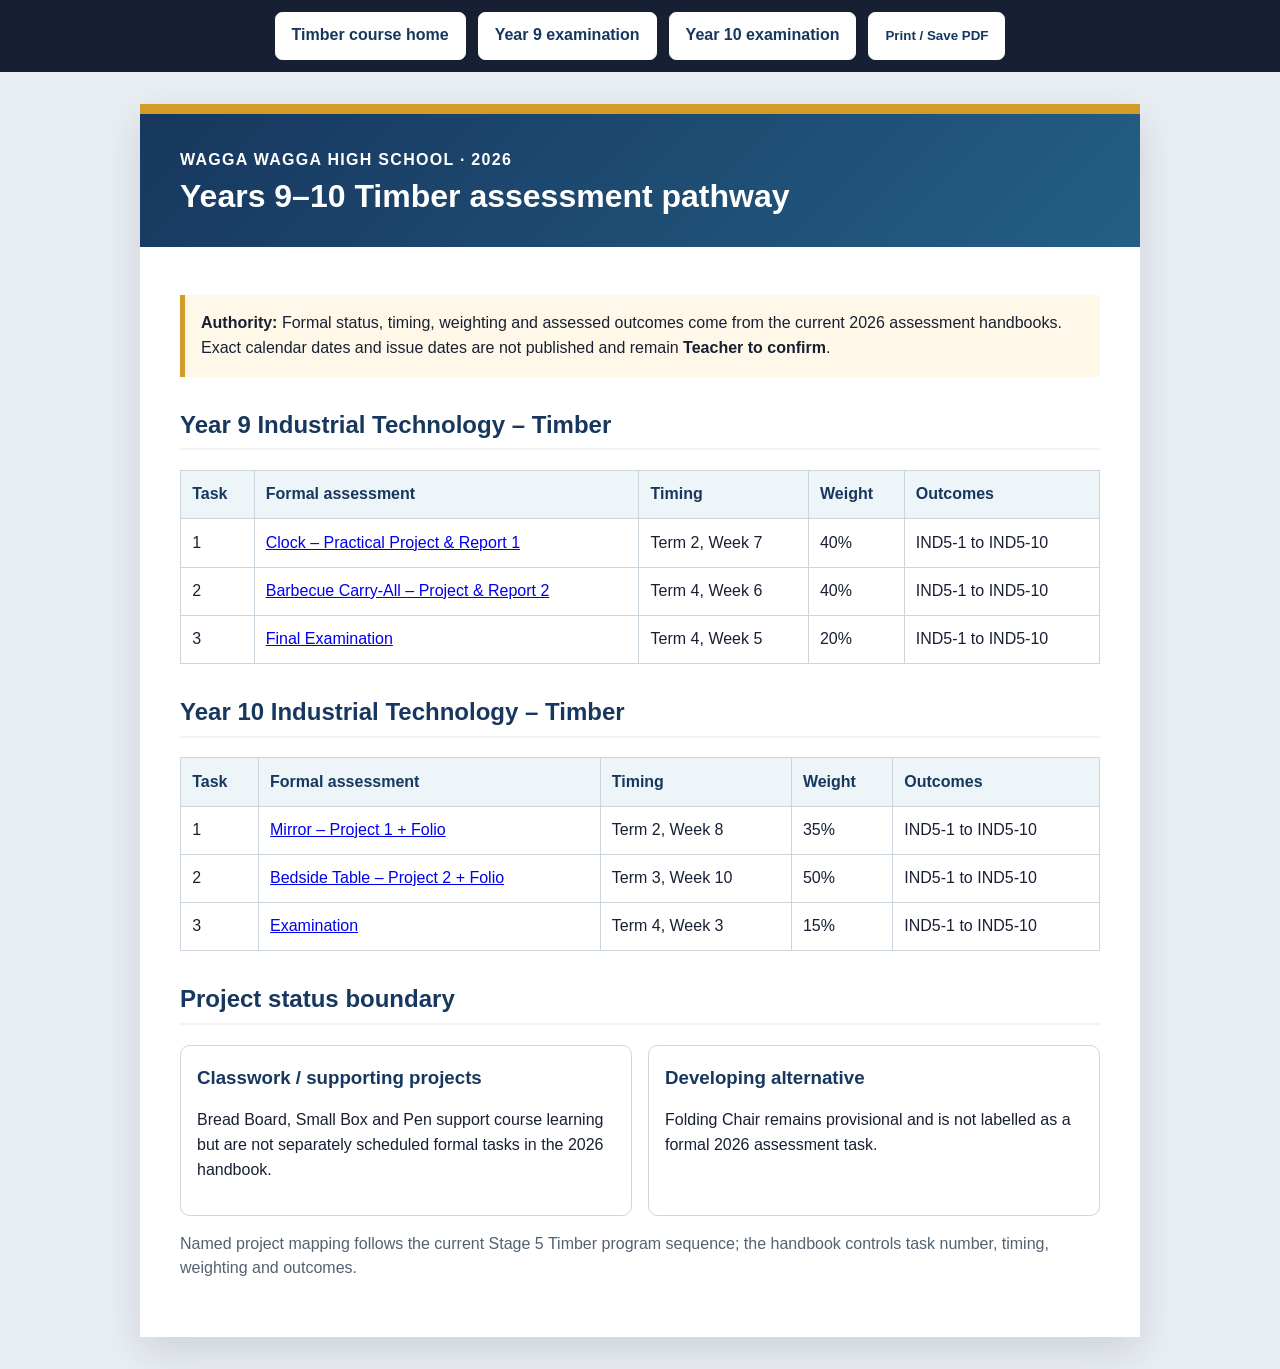
==== assessment-2026.html @ cb61b128 "Add 2026 timber assessment pathway and exams" ====
<!doctype html><html lang="en-AU"><head><meta charset="utf-8"><meta name="viewport" content="width=device-width,initial-scale=1"><title>2026 Timber Assessment Pathway</title><style>:root{--ink:#172033;--navy:#17375e;--blue:#2b6f9f;--pale:#eef5f9;--gold:#d39b2a;--line:#cbd5df;--muted:#536171}*{box-sizing:border-box}body{margin:0;background:#e9eef3;color:var(--ink);font:16px/1.55 Arial,Helvetica,sans-serif}.toolbar{position:sticky;top:0;display:flex;gap:.75rem;justify-content:center;flex-wrap:wrap;padding:.75rem;background:#172033}.toolbar a,.toolbar button{border:1px solid #fff;border-radius:.45rem;background:#fff;color:#17375e;padding:.65rem 1rem;font-weight:700;text-decoration:none;cursor:pointer}.page{width:min(100% - 2rem,1000px);margin:2rem auto;background:#fff;box-shadow:0 14px 38px #17203322}.hero{border-top:10px solid var(--gold);padding:2rem 2.5rem;background:linear-gradient(135deg,#17375e,#245f86);color:#fff}.hero p{margin:.15rem 0;text-transform:uppercase;letter-spacing:.08em;font-weight:700}.hero h1{margin:.35rem 0 0;line-height:1.15}.content{padding:2rem 2.5rem 2.5rem}h2{color:var(--navy);border-bottom:2px solid var(--pale);padding-bottom:.35rem;margin-top:1.8rem}table{width:100%;border-collapse:collapse}th,td{border:1px solid var(--line);padding:.7rem;text-align:left;vertical-align:top}th{background:var(--pale);color:var(--navy)}.status{display:inline-block;border-radius:999px;padding:.2rem .6rem;background:#e7f4ea;color:#175b2c;font-weight:700;font-size:.85rem}.informal{background:#fff3d7;color:#754d00}.warning{border-left:5px solid var(--gold);background:#fff8e8;padding:1rem}.cards{display:grid;grid-template-columns:repeat(2,minmax(0,1fr));gap:1rem}.card{border:1px solid var(--line);border-radius:.6rem;padding:1rem}.card h3{margin:.1rem 0;color:var(--navy)}.card a{font-weight:700;color:var(--blue)}.muted{color:var(--muted)}@media(max-width:680px){.page{width:100%;margin:0;box-shadow:none}.hero,.content{padding:1.25rem}.cards{grid-template-columns:1fr}table{display:block;max-width:100%;overflow-x:auto;font-size:.82rem}.toolbar{position:static}}@media print{body{background:#fff;font-size:9pt;line-height:1.35}.toolbar{display:none}.page{width:100%;margin:0;box-shadow:none}.hero{padding:7mm 10mm 5mm;-webkit-print-color-adjust:exact;print-color-adjust:exact}.content{padding:5mm 10mm}h2{margin:.8rem 0 .35rem}table{font-size:8.3pt}th,td{padding:.35rem}.cards{gap:.45rem}.card{padding:.55rem}.card,tr{break-inside:avoid}}</style></head><body><div class="toolbar"><a href="index.html">Timber course home</a><a href="exams/year9.html">Year 9 examination</a><a href="exams/year10.html">Year 10 examination</a><button onclick="window.print()">Print / Save PDF</button></div><main class="page"><header class="hero"><p>Wagga Wagga High School · 2026</p><h1>Years 9–10 Timber assessment pathway</h1></header><div class="content"><p class="warning"><strong>Authority:</strong> Formal status, timing, weighting and assessed outcomes come from the current 2026 assessment handbooks. Exact calendar dates and issue dates are not published and remain <strong>Teacher to confirm</strong>.</p><h2>Year 9 Industrial Technology – Timber</h2><table><thead><tr><th>Task</th><th>Formal assessment</th><th>Timing</th><th>Weight</th><th>Outcomes</th></tr></thead><tbody><tr><td>1</td><td><a href="https://stevencowell.github.io/Yr-9-Clock/assessment-notification.html">Clock – Practical Project &amp; Report 1</a></td><td>Term 2, Week 7</td><td>40%</td><td>IND5-1 to IND5-10</td></tr><tr><td>2</td><td><a href="https://stevencowell.github.io/Yr-9-Carry-All/assessment-notification.html">Barbecue Carry-All – Project &amp; Report 2</a></td><td>Term 4, Week 6</td><td>40%</td><td>IND5-1 to IND5-10</td></tr><tr><td>3</td><td><a href="exams/year9.html">Final Examination</a></td><td>Term 4, Week 5</td><td>20%</td><td>IND5-1 to IND5-10</td></tr></tbody></table><h2>Year 10 Industrial Technology – Timber</h2><table><thead><tr><th>Task</th><th>Formal assessment</th><th>Timing</th><th>Weight</th><th>Outcomes</th></tr></thead><tbody><tr><td>1</td><td><a href="https://stevencowell.github.io/year-10-timber-mirror-project/assessment-notification.html">Mirror – Project 1 + Folio</a></td><td>Term 2, Week 8</td><td>35%</td><td>IND5-1 to IND5-10</td></tr><tr><td>2</td><td><a href="https://stevencowell.github.io/bedside-table-guided-course/assessment-notification.html">Bedside Table – Project 2 + Folio</a></td><td>Term 3, Week 10</td><td>50%</td><td>IND5-1 to IND5-10</td></tr><tr><td>3</td><td><a href="exams/year10.html">Examination</a></td><td>Term 4, Week 3</td><td>15%</td><td>IND5-1 to IND5-10</td></tr></tbody></table><h2>Project status boundary</h2><div class="cards"><section class="card"><h3>Classwork / supporting projects</h3><p>Bread Board, Small Box and Pen support course learning but are not separately scheduled formal tasks in the 2026 handbook.</p></section><section class="card"><h3>Developing alternative</h3><p>Folding Chair remains provisional and is not labelled as a formal 2026 assessment task.</p></section></div><p class="muted">Named project mapping follows the current Stage 5 Timber program sequence; the handbook controls task number, timing, weighting and outcomes.</p></div></main></body></html>
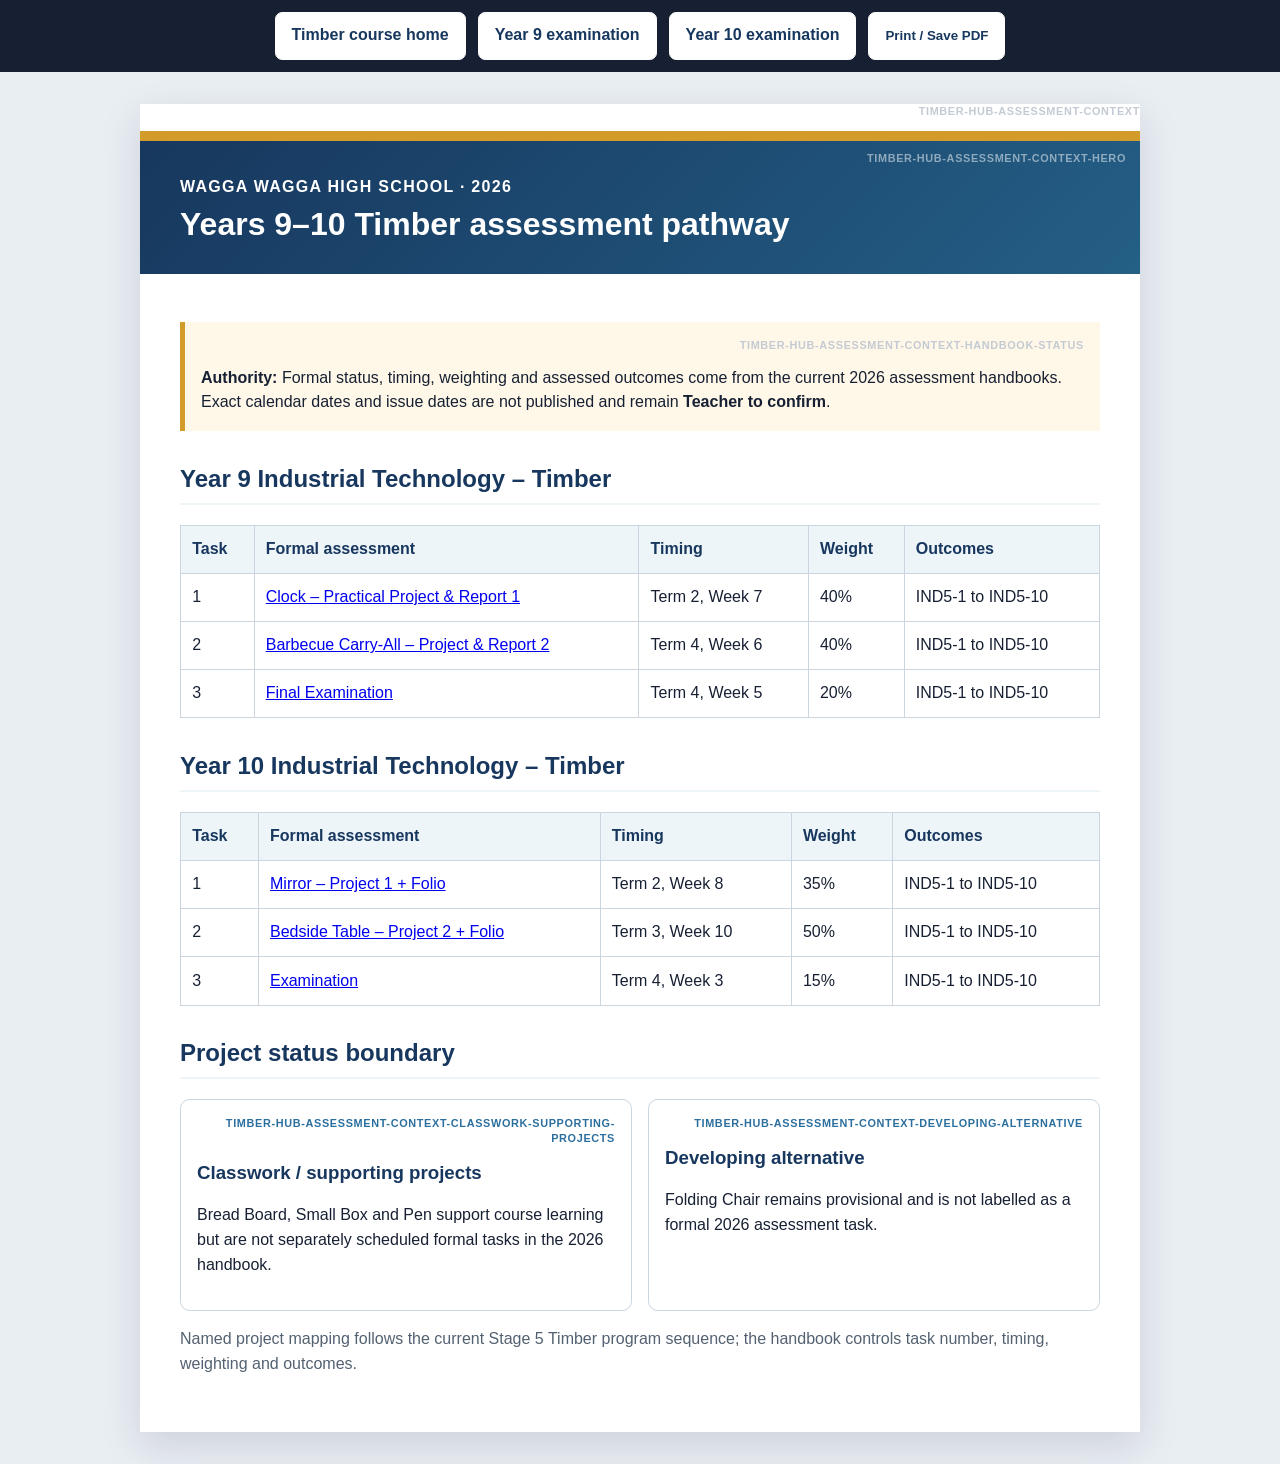
==== commit 1812c0d7: "Add clickable section reference codes" ====
--- a/assessment-2026.html
+++ b/assessment-2026.html
@@ -1 +1,4 @@
-<!doctype html><html lang="en-AU"><head><meta charset="utf-8"><meta name="viewport" content="width=device-width,initial-scale=1"><title>2026 Timber Assessment Pathway</title><style>:root{--ink:#172033;--navy:#17375e;--blue:#2b6f9f;--pale:#eef5f9;--gold:#d39b2a;--line:#cbd5df;--muted:#536171}*{box-sizing:border-box}body{margin:0;background:#e9eef3;color:var(--ink);font:16px/1.55 Arial,Helvetica,sans-serif}.toolbar{position:sticky;top:0;display:flex;gap:.75rem;justify-content:center;flex-wrap:wrap;padding:.75rem;background:#172033}.toolbar a,.toolbar button{border:1px solid #fff;border-radius:.45rem;background:#fff;color:#17375e;padding:.65rem 1rem;font-weight:700;text-decoration:none;cursor:pointer}.page{width:min(100% - 2rem,1000px);margin:2rem auto;background:#fff;box-shadow:0 14px 38px #17203322}.hero{border-top:10px solid var(--gold);padding:2rem 2.5rem;background:linear-gradient(135deg,#17375e,#245f86);color:#fff}.hero p{margin:.15rem 0;text-transform:uppercase;letter-spacing:.08em;font-weight:700}.hero h1{margin:.35rem 0 0;line-height:1.15}.content{padding:2rem 2.5rem 2.5rem}h2{color:var(--navy);border-bottom:2px solid var(--pale);padding-bottom:.35rem;margin-top:1.8rem}table{width:100%;border-collapse:collapse}th,td{border:1px solid var(--line);padding:.7rem;text-align:left;vertical-align:top}th{background:var(--pale);color:var(--navy)}.status{display:inline-block;border-radius:999px;padding:.2rem .6rem;background:#e7f4ea;color:#175b2c;font-weight:700;font-size:.85rem}.informal{background:#fff3d7;color:#754d00}.warning{border-left:5px solid var(--gold);background:#fff8e8;padding:1rem}.cards{display:grid;grid-template-columns:repeat(2,minmax(0,1fr));gap:1rem}.card{border:1px solid var(--line);border-radius:.6rem;padding:1rem}.card h3{margin:.1rem 0;color:var(--navy)}.card a{font-weight:700;color:var(--blue)}.muted{color:var(--muted)}@media(max-width:680px){.page{width:100%;margin:0;box-shadow:none}.hero,.content{padding:1.25rem}.cards{grid-template-columns:1fr}table{display:block;max-width:100%;overflow-x:auto;font-size:.82rem}.toolbar{position:static}}@media print{body{background:#fff;font-size:9pt;line-height:1.35}.toolbar{display:none}.page{width:100%;margin:0;box-shadow:none}.hero{padding:7mm 10mm 5mm;-webkit-print-color-adjust:exact;print-color-adjust:exact}.content{padding:5mm 10mm}h2{margin:.8rem 0 .35rem}table{font-size:8.3pt}th,td{padding:.35rem}.cards{gap:.45rem}.card{padding:.55rem}.card,tr{break-inside:avoid}}</style></head><body><div class="toolbar"><a href="index.html">Timber course home</a><a href="exams/year9.html">Year 9 examination</a><a href="exams/year10.html">Year 10 examination</a><button onclick="window.print()">Print / Save PDF</button></div><main class="page"><header class="hero"><p>Wagga Wagga High School · 2026</p><h1>Years 9–10 Timber assessment pathway</h1></header><div class="content"><p class="warning"><strong>Authority:</strong> Formal status, timing, weighting and assessed outcomes come from the current 2026 assessment handbooks. Exact calendar dates and issue dates are not published and remain <strong>Teacher to confirm</strong>.</p><h2>Year 9 Industrial Technology – Timber</h2><table><thead><tr><th>Task</th><th>Formal assessment</th><th>Timing</th><th>Weight</th><th>Outcomes</th></tr></thead><tbody><tr><td>1</td><td><a href="https://stevencowell.github.io/Yr-9-Clock/assessment-notification.html">Clock – Practical Project &amp; Report 1</a></td><td>Term 2, Week 7</td><td>40%</td><td>IND5-1 to IND5-10</td></tr><tr><td>2</td><td><a href="https://stevencowell.github.io/Yr-9-Carry-All/assessment-notification.html">Barbecue Carry-All – Project &amp; Report 2</a></td><td>Term 4, Week 6</td><td>40%</td><td>IND5-1 to IND5-10</td></tr><tr><td>3</td><td><a href="exams/year9.html">Final Examination</a></td><td>Term 4, Week 5</td><td>20%</td><td>IND5-1 to IND5-10</td></tr></tbody></table><h2>Year 10 Industrial Technology – Timber</h2><table><thead><tr><th>Task</th><th>Formal assessment</th><th>Timing</th><th>Weight</th><th>Outcomes</th></tr></thead><tbody><tr><td>1</td><td><a href="https://stevencowell.github.io/year-10-timber-mirror-project/assessment-notification.html">Mirror – Project 1 + Folio</a></td><td>Term 2, Week 8</td><td>35%</td><td>IND5-1 to IND5-10</td></tr><tr><td>2</td><td><a href="https://stevencowell.github.io/bedside-table-guided-course/assessment-notification.html">Bedside Table – Project 2 + Folio</a></td><td>Term 3, Week 10</td><td>50%</td><td>IND5-1 to IND5-10</td></tr><tr><td>3</td><td><a href="exams/year10.html">Examination</a></td><td>Term 4, Week 3</td><td>15%</td><td>IND5-1 to IND5-10</td></tr></tbody></table><h2>Project status boundary</h2><div class="cards"><section class="card"><h3>Classwork / supporting projects</h3><p>Bread Board, Small Box and Pen support course learning but are not separately scheduled formal tasks in the 2026 handbook.</p></section><section class="card"><h3>Developing alternative</h3><p>Folding Chair remains provisional and is not labelled as a formal 2026 assessment task.</p></section></div><p class="muted">Named project mapping follows the current Stage 5 Timber program sequence; the handbook controls task number, timing, weighting and outcomes.</p></div></main></body></html>
+<!doctype html><html lang="en-AU"><head><meta charset="utf-8"><meta name="viewport" content="width=device-width,initial-scale=1"><title>2026 Timber Assessment Pathway</title><style>:root{--ink:#172033;--navy:#17375e;--blue:#2b6f9f;--pale:#eef5f9;--gold:#d39b2a;--line:#cbd5df;--muted:#536171}*{box-sizing:border-box}body{margin:0;background:#e9eef3;color:var(--ink);font:16px/1.55 Arial,Helvetica,sans-serif}.toolbar{position:sticky;top:0;display:flex;gap:.75rem;justify-content:center;flex-wrap:wrap;padding:.75rem;background:#172033}.toolbar a,.toolbar button{border:1px solid #fff;border-radius:.45rem;background:#fff;color:#17375e;padding:.65rem 1rem;font-weight:700;text-decoration:none;cursor:pointer}.page{width:min(100% - 2rem,1000px);margin:2rem auto;background:#fff;box-shadow:0 14px 38px #17203322}.hero{border-top:10px solid var(--gold);padding:2rem 2.5rem;background:linear-gradient(135deg,#17375e,#245f86);color:#fff}.hero p{margin:.15rem 0;text-transform:uppercase;letter-spacing:.08em;font-weight:700}.hero h1{margin:.35rem 0 0;line-height:1.15}.content{padding:2rem 2.5rem 2.5rem}h2{color:var(--navy);border-bottom:2px solid var(--pale);padding-bottom:.35rem;margin-top:1.8rem}table{width:100%;border-collapse:collapse}th,td{border:1px solid var(--line);padding:.7rem;text-align:left;vertical-align:top}th{background:var(--pale);color:var(--navy)}.status{display:inline-block;border-radius:999px;padding:.2rem .6rem;background:#e7f4ea;color:#175b2c;font-weight:700;font-size:.85rem}.informal{background:#fff3d7;color:#754d00}.warning{border-left:5px solid var(--gold);background:#fff8e8;padding:1rem}.cards{display:grid;grid-template-columns:repeat(2,minmax(0,1fr));gap:1rem}.card{border:1px solid var(--line);border-radius:.6rem;padding:1rem}.card h3{margin:.1rem 0;color:var(--navy)}.card a{font-weight:700;color:var(--blue)}.muted{color:var(--muted)}@media(max-width:680px){.page{width:100%;margin:0;box-shadow:none}.hero,.content{padding:1.25rem}.cards{grid-template-columns:1fr}table{display:block;max-width:100%;overflow-x:auto;font-size:.82rem}.toolbar{position:static}}@media print{body{background:#fff;font-size:9pt;line-height:1.35}.toolbar{display:none}.page{width:100%;margin:0;box-shadow:none}.hero{padding:7mm 10mm 5mm;-webkit-print-color-adjust:exact;print-color-adjust:exact}.content{padding:5mm 10mm}h2{margin:.8rem 0 .35rem}table{font-size:8.3pt}th,td{padding:.35rem}.cards{gap:.45rem}.card{padding:.55rem}.card,tr{break-inside:avoid}}</style>  <link rel="stylesheet" href="section-reference.css">
+</head><body><div class="toolbar"><a href="index.html">Timber course home</a><a href="exams/year9.html">Year 9 examination</a><a href="exams/year10.html">Year 10 examination</a><button onclick="window.print()">Print / Save PDF</button></div><main class="page"><header class="hero"><p>Wagga Wagga High School · 2026</p><h1>Years 9–10 Timber assessment pathway</h1></header><div class="content"><p class="warning"><strong>Authority:</strong> Formal status, timing, weighting and assessed outcomes come from the current 2026 assessment handbooks. Exact calendar dates and issue dates are not published and remain <strong>Teacher to confirm</strong>.</p><h2>Year 9 Industrial Technology – Timber</h2><table><thead><tr><th>Task</th><th>Formal assessment</th><th>Timing</th><th>Weight</th><th>Outcomes</th></tr></thead><tbody><tr><td>1</td><td><a href="https://stevencowell.github.io/Yr-9-Clock/assessment-notification.html">Clock – Practical Project &amp; Report 1</a></td><td>Term 2, Week 7</td><td>40%</td><td>IND5-1 to IND5-10</td></tr><tr><td>2</td><td><a href="https://stevencowell.github.io/Yr-9-Carry-All/assessment-notification.html">Barbecue Carry-All – Project &amp; Report 2</a></td><td>Term 4, Week 6</td><td>40%</td><td>IND5-1 to IND5-10</td></tr><tr><td>3</td><td><a href="exams/year9.html">Final Examination</a></td><td>Term 4, Week 5</td><td>20%</td><td>IND5-1 to IND5-10</td></tr></tbody></table><h2>Year 10 Industrial Technology – Timber</h2><table><thead><tr><th>Task</th><th>Formal assessment</th><th>Timing</th><th>Weight</th><th>Outcomes</th></tr></thead><tbody><tr><td>1</td><td><a href="https://stevencowell.github.io/year-10-timber-mirror-project/assessment-notification.html">Mirror – Project 1 + Folio</a></td><td>Term 2, Week 8</td><td>35%</td><td>IND5-1 to IND5-10</td></tr><tr><td>2</td><td><a href="https://stevencowell.github.io/bedside-table-guided-course/assessment-notification.html">Bedside Table – Project 2 + Folio</a></td><td>Term 3, Week 10</td><td>50%</td><td>IND5-1 to IND5-10</td></tr><tr><td>3</td><td><a href="exams/year10.html">Examination</a></td><td>Term 4, Week 3</td><td>15%</td><td>IND5-1 to IND5-10</td></tr></tbody></table><h2>Project status boundary</h2><div class="cards"><section class="card"><h3>Classwork / supporting projects</h3><p>Bread Board, Small Box and Pen support course learning but are not separately scheduled formal tasks in the 2026 handbook.</p></section><section class="card"><h3>Developing alternative</h3><p>Folding Chair remains provisional and is not labelled as a formal 2026 assessment task.</p></section></div><p class="muted">Named project mapping follows the current Stage 5 Timber program sequence; the handbook controls task number, timing, weighting and outcomes.</p></div></main>  <script src="vendor/html2canvas.min.js"></script>
+  <script src="section-reference.js" data-site-code="TIMBER-HUB"></script>
+</body></html>
--- a/section-reference.css
+++ b/section-reference.css
@@ -0,0 +1,72 @@
+.section-reference {
+  display: block;
+  max-width: 100%;
+  min-width: 0;
+  width: auto;
+  margin: 0 0 12px auto;
+  color: #c4cad3;
+  font-size: 0.68rem;
+  font-weight: 700;
+  letter-spacing: 0.06em;
+  line-height: 1.4;
+  text-decoration: none;
+  text-align: right;
+  text-transform: uppercase;
+  overflow-wrap: anywhere;
+}
+
+.section-reference-overlay-target {
+  position: relative;
+}
+
+.section-reference-layout-safe {
+  min-width: 0;
+  overflow-wrap: anywhere;
+}
+
+.section-reference--overlay {
+  margin: 0;
+  position: absolute;
+  right: 14px;
+  top: 10px;
+  z-index: 6;
+}
+
+.section-reference--on-dark {
+  color: rgba(255, 255, 255, 0.5);
+}
+
+.section-reference--on-dark:hover,
+.section-reference--on-dark:focus-visible {
+  color: rgba(255, 255, 255, 0.92);
+}
+
+.section-reference:hover,
+.section-reference:focus-visible {
+  color: #0757a0;
+  text-decoration: underline;
+  text-underline-offset: 3px;
+}
+
+.section-reference:focus-visible {
+  outline: 2px solid #0757a0;
+  outline-offset: 3px;
+  border-radius: 2px;
+}
+
+.section-reference.is-copied {
+  color: #667085;
+}
+
+.section-reference.is-capturing,
+.section-reference.is-capturing:focus-visible {
+  color: #c4cad3;
+  outline: none;
+  text-decoration: none;
+}
+
+@media print {
+  .section-reference {
+    display: none;
+  }
+}
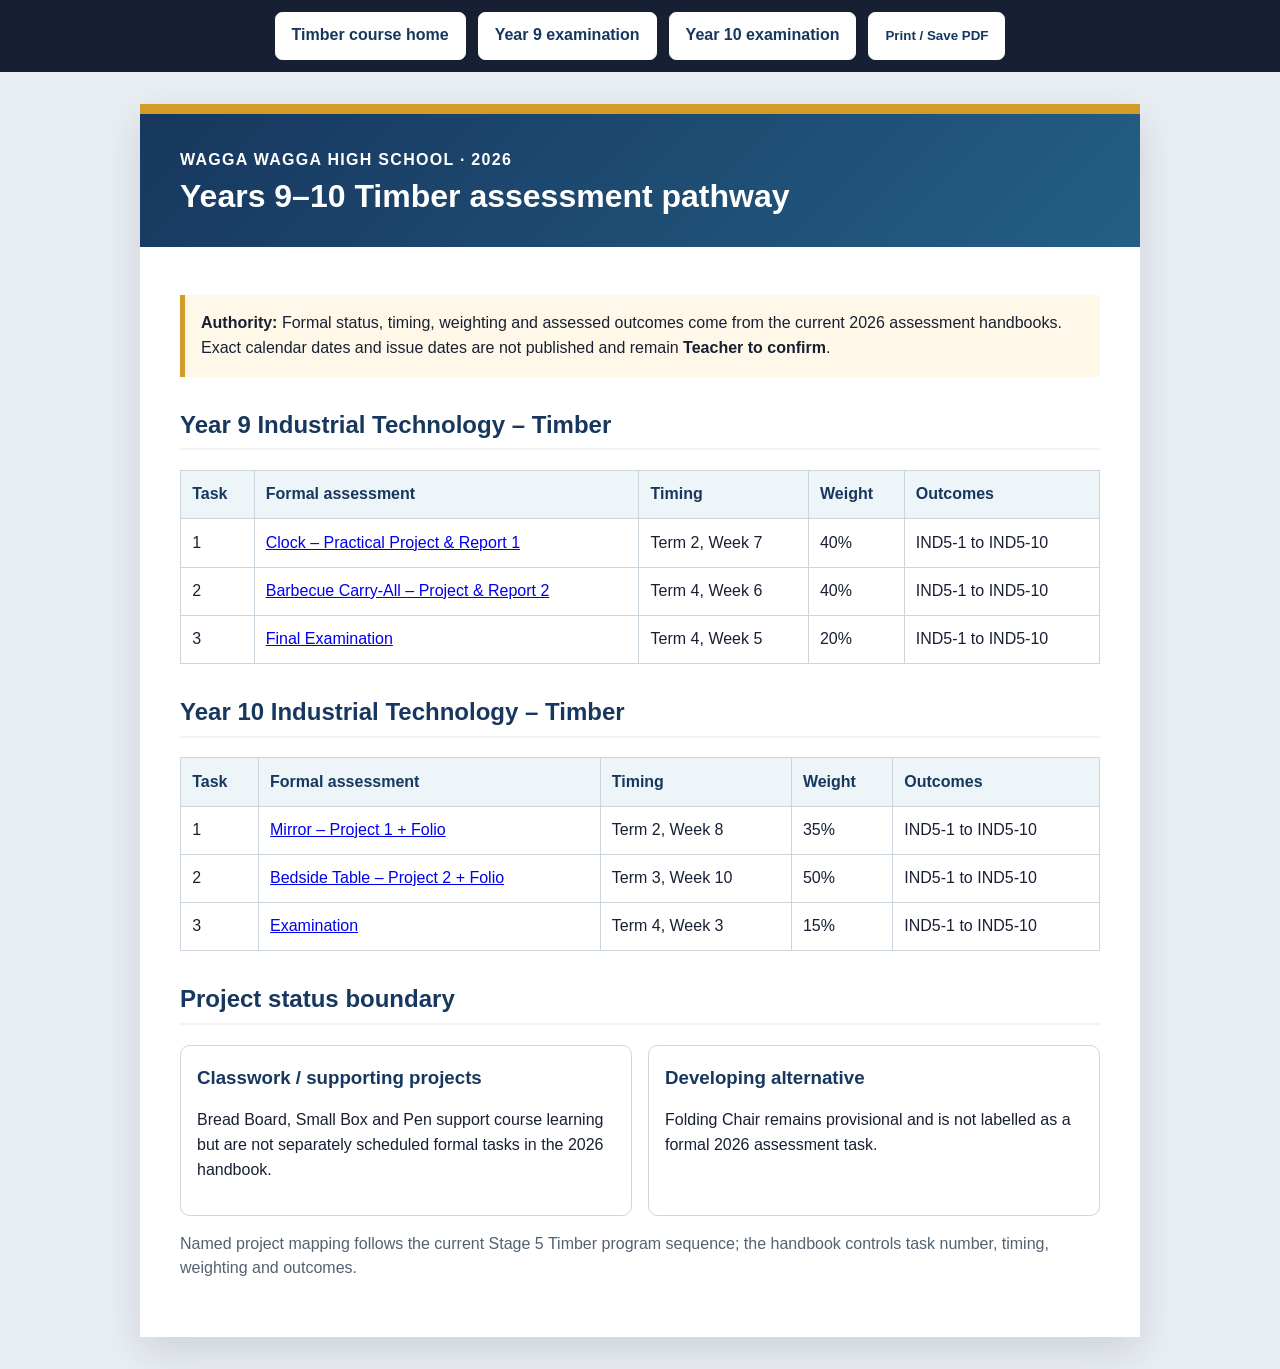
==== commit d17bbe2a: "Remove staff reference codes" ====
--- a/assessment-2026.html
+++ b/assessment-2026.html
@@ -1,4 +1,2 @@
-<!doctype html><html lang="en-AU"><head><meta charset="utf-8"><meta name="viewport" content="width=device-width,initial-scale=1"><title>2026 Timber Assessment Pathway</title><style>:root{--ink:#172033;--navy:#17375e;--blue:#2b6f9f;--pale:#eef5f9;--gold:#d39b2a;--line:#cbd5df;--muted:#536171}*{box-sizing:border-box}body{margin:0;background:#e9eef3;color:var(--ink);font:16px/1.55 Arial,Helvetica,sans-serif}.toolbar{position:sticky;top:0;display:flex;gap:.75rem;justify-content:center;flex-wrap:wrap;padding:.75rem;background:#172033}.toolbar a,.toolbar button{border:1px solid #fff;border-radius:.45rem;background:#fff;color:#17375e;padding:.65rem 1rem;font-weight:700;text-decoration:none;cursor:pointer}.page{width:min(100% - 2rem,1000px);margin:2rem auto;background:#fff;box-shadow:0 14px 38px #17203322}.hero{border-top:10px solid var(--gold);padding:2rem 2.5rem;background:linear-gradient(135deg,#17375e,#245f86);color:#fff}.hero p{margin:.15rem 0;text-transform:uppercase;letter-spacing:.08em;font-weight:700}.hero h1{margin:.35rem 0 0;line-height:1.15}.content{padding:2rem 2.5rem 2.5rem}h2{color:var(--navy);border-bottom:2px solid var(--pale);padding-bottom:.35rem;margin-top:1.8rem}table{width:100%;border-collapse:collapse}th,td{border:1px solid var(--line);padding:.7rem;text-align:left;vertical-align:top}th{background:var(--pale);color:var(--navy)}.status{display:inline-block;border-radius:999px;padding:.2rem .6rem;background:#e7f4ea;color:#175b2c;font-weight:700;font-size:.85rem}.informal{background:#fff3d7;color:#754d00}.warning{border-left:5px solid var(--gold);background:#fff8e8;padding:1rem}.cards{display:grid;grid-template-columns:repeat(2,minmax(0,1fr));gap:1rem}.card{border:1px solid var(--line);border-radius:.6rem;padding:1rem}.card h3{margin:.1rem 0;color:var(--navy)}.card a{font-weight:700;color:var(--blue)}.muted{color:var(--muted)}@media(max-width:680px){.page{width:100%;margin:0;box-shadow:none}.hero,.content{padding:1.25rem}.cards{grid-template-columns:1fr}table{display:block;max-width:100%;overflow-x:auto;font-size:.82rem}.toolbar{position:static}}@media print{body{background:#fff;font-size:9pt;line-height:1.35}.toolbar{display:none}.page{width:100%;margin:0;box-shadow:none}.hero{padding:7mm 10mm 5mm;-webkit-print-color-adjust:exact;print-color-adjust:exact}.content{padding:5mm 10mm}h2{margin:.8rem 0 .35rem}table{font-size:8.3pt}th,td{padding:.35rem}.cards{gap:.45rem}.card{padding:.55rem}.card,tr{break-inside:avoid}}</style>  <link rel="stylesheet" href="section-reference.css">
-</head><body><div class="toolbar"><a href="index.html">Timber course home</a><a href="exams/year9.html">Year 9 examination</a><a href="exams/year10.html">Year 10 examination</a><button onclick="window.print()">Print / Save PDF</button></div><main class="page"><header class="hero"><p>Wagga Wagga High School · 2026</p><h1>Years 9–10 Timber assessment pathway</h1></header><div class="content"><p class="warning"><strong>Authority:</strong> Formal status, timing, weighting and assessed outcomes come from the current 2026 assessment handbooks. Exact calendar dates and issue dates are not published and remain <strong>Teacher to confirm</strong>.</p><h2>Year 9 Industrial Technology – Timber</h2><table><thead><tr><th>Task</th><th>Formal assessment</th><th>Timing</th><th>Weight</th><th>Outcomes</th></tr></thead><tbody><tr><td>1</td><td><a href="https://stevencowell.github.io/Yr-9-Clock/assessment-notification.html">Clock – Practical Project &amp; Report 1</a></td><td>Term 2, Week 7</td><td>40%</td><td>IND5-1 to IND5-10</td></tr><tr><td>2</td><td><a href="https://stevencowell.github.io/Yr-9-Carry-All/assessment-notification.html">Barbecue Carry-All – Project &amp; Report 2</a></td><td>Term 4, Week 6</td><td>40%</td><td>IND5-1 to IND5-10</td></tr><tr><td>3</td><td><a href="exams/year9.html">Final Examination</a></td><td>Term 4, Week 5</td><td>20%</td><td>IND5-1 to IND5-10</td></tr></tbody></table><h2>Year 10 Industrial Technology – Timber</h2><table><thead><tr><th>Task</th><th>Formal assessment</th><th>Timing</th><th>Weight</th><th>Outcomes</th></tr></thead><tbody><tr><td>1</td><td><a href="https://stevencowell.github.io/year-10-timber-mirror-project/assessment-notification.html">Mirror – Project 1 + Folio</a></td><td>Term 2, Week 8</td><td>35%</td><td>IND5-1 to IND5-10</td></tr><tr><td>2</td><td><a href="https://stevencowell.github.io/bedside-table-guided-course/assessment-notification.html">Bedside Table – Project 2 + Folio</a></td><td>Term 3, Week 10</td><td>50%</td><td>IND5-1 to IND5-10</td></tr><tr><td>3</td><td><a href="exams/year10.html">Examination</a></td><td>Term 4, Week 3</td><td>15%</td><td>IND5-1 to IND5-10</td></tr></tbody></table><h2>Project status boundary</h2><div class="cards"><section class="card"><h3>Classwork / supporting projects</h3><p>Bread Board, Small Box and Pen support course learning but are not separately scheduled formal tasks in the 2026 handbook.</p></section><section class="card"><h3>Developing alternative</h3><p>Folding Chair remains provisional and is not labelled as a formal 2026 assessment task.</p></section></div><p class="muted">Named project mapping follows the current Stage 5 Timber program sequence; the handbook controls task number, timing, weighting and outcomes.</p></div></main>  <script src="vendor/html2canvas.min.js"></script>
-  <script src="section-reference.js" data-site-code="TIMBER-HUB"></script>
-</body></html>
+<!doctype html><html lang="en-AU"><head><meta charset="utf-8"><meta name="viewport" content="width=device-width,initial-scale=1"><title>2026 Timber Assessment Pathway</title><style>:root{--ink:#172033;--navy:#17375e;--blue:#2b6f9f;--pale:#eef5f9;--gold:#d39b2a;--line:#cbd5df;--muted:#536171}*{box-sizing:border-box}body{margin:0;background:#e9eef3;color:var(--ink);font:16px/1.55 Arial,Helvetica,sans-serif}.toolbar{position:sticky;top:0;display:flex;gap:.75rem;justify-content:center;flex-wrap:wrap;padding:.75rem;background:#172033}.toolbar a,.toolbar button{border:1px solid #fff;border-radius:.45rem;background:#fff;color:#17375e;padding:.65rem 1rem;font-weight:700;text-decoration:none;cursor:pointer}.page{width:min(100% - 2rem,1000px);margin:2rem auto;background:#fff;box-shadow:0 14px 38px #17203322}.hero{border-top:10px solid var(--gold);padding:2rem 2.5rem;background:linear-gradient(135deg,#17375e,#245f86);color:#fff}.hero p{margin:.15rem 0;text-transform:uppercase;letter-spacing:.08em;font-weight:700}.hero h1{margin:.35rem 0 0;line-height:1.15}.content{padding:2rem 2.5rem 2.5rem}h2{color:var(--navy);border-bottom:2px solid var(--pale);padding-bottom:.35rem;margin-top:1.8rem}table{width:100%;border-collapse:collapse}th,td{border:1px solid var(--line);padding:.7rem;text-align:left;vertical-align:top}th{background:var(--pale);color:var(--navy)}.status{display:inline-block;border-radius:999px;padding:.2rem .6rem;background:#e7f4ea;color:#175b2c;font-weight:700;font-size:.85rem}.informal{background:#fff3d7;color:#754d00}.warning{border-left:5px solid var(--gold);background:#fff8e8;padding:1rem}.cards{display:grid;grid-template-columns:repeat(2,minmax(0,1fr));gap:1rem}.card{border:1px solid var(--line);border-radius:.6rem;padding:1rem}.card h3{margin:.1rem 0;color:var(--navy)}.card a{font-weight:700;color:var(--blue)}.muted{color:var(--muted)}@media(max-width:680px){.page{width:100%;margin:0;box-shadow:none}.hero,.content{padding:1.25rem}.cards{grid-template-columns:1fr}table{display:block;max-width:100%;overflow-x:auto;font-size:.82rem}.toolbar{position:static}}@media print{body{background:#fff;font-size:9pt;line-height:1.35}.toolbar{display:none}.page{width:100%;margin:0;box-shadow:none}.hero{padding:7mm 10mm 5mm;-webkit-print-color-adjust:exact;print-color-adjust:exact}.content{padding:5mm 10mm}h2{margin:.8rem 0 .35rem}table{font-size:8.3pt}th,td{padding:.35rem}.cards{gap:.45rem}.card{padding:.55rem}.card,tr{break-inside:avoid}}</style>  </head><body><div class="toolbar"><a href="index.html">Timber course home</a><a href="exams/year9.html">Year 9 examination</a><a href="exams/year10.html">Year 10 examination</a><button onclick="window.print()">Print / Save PDF</button></div><main class="page"><header class="hero"><p>Wagga Wagga High School · 2026</p><h1>Years 9–10 Timber assessment pathway</h1></header><div class="content"><p class="warning"><strong>Authority:</strong> Formal status, timing, weighting and assessed outcomes come from the current 2026 assessment handbooks. Exact calendar dates and issue dates are not published and remain <strong>Teacher to confirm</strong>.</p><h2>Year 9 Industrial Technology – Timber</h2><table><thead><tr><th>Task</th><th>Formal assessment</th><th>Timing</th><th>Weight</th><th>Outcomes</th></tr></thead><tbody><tr><td>1</td><td><a href="https://stevencowell.github.io/Yr-9-Clock/assessment-notification.html">Clock – Practical Project &amp; Report 1</a></td><td>Term 2, Week 7</td><td>40%</td><td>IND5-1 to IND5-10</td></tr><tr><td>2</td><td><a href="https://stevencowell.github.io/Yr-9-Carry-All/assessment-notification.html">Barbecue Carry-All – Project &amp; Report 2</a></td><td>Term 4, Week 6</td><td>40%</td><td>IND5-1 to IND5-10</td></tr><tr><td>3</td><td><a href="exams/year9.html">Final Examination</a></td><td>Term 4, Week 5</td><td>20%</td><td>IND5-1 to IND5-10</td></tr></tbody></table><h2>Year 10 Industrial Technology – Timber</h2><table><thead><tr><th>Task</th><th>Formal assessment</th><th>Timing</th><th>Weight</th><th>Outcomes</th></tr></thead><tbody><tr><td>1</td><td><a href="https://stevencowell.github.io/year-10-timber-mirror-project/assessment-notification.html">Mirror – Project 1 + Folio</a></td><td>Term 2, Week 8</td><td>35%</td><td>IND5-1 to IND5-10</td></tr><tr><td>2</td><td><a href="https://stevencowell.github.io/bedside-table-guided-course/assessment-notification.html">Bedside Table – Project 2 + Folio</a></td><td>Term 3, Week 10</td><td>50%</td><td>IND5-1 to IND5-10</td></tr><tr><td>3</td><td><a href="exams/year10.html">Examination</a></td><td>Term 4, Week 3</td><td>15%</td><td>IND5-1 to IND5-10</td></tr></tbody></table><h2>Project status boundary</h2><div class="cards"><section class="card"><h3>Classwork / supporting projects</h3><p>Bread Board, Small Box and Pen support course learning but are not separately scheduled formal tasks in the 2026 handbook.</p></section><section class="card"><h3>Developing alternative</h3><p>Folding Chair remains provisional and is not labelled as a formal 2026 assessment task.</p></section></div><p class="muted">Named project mapping follows the current Stage 5 Timber program sequence; the handbook controls task number, timing, weighting and outcomes.</p></div></main>  <script src="vendor/html2canvas.min.js"></script>
+  </body></html>
